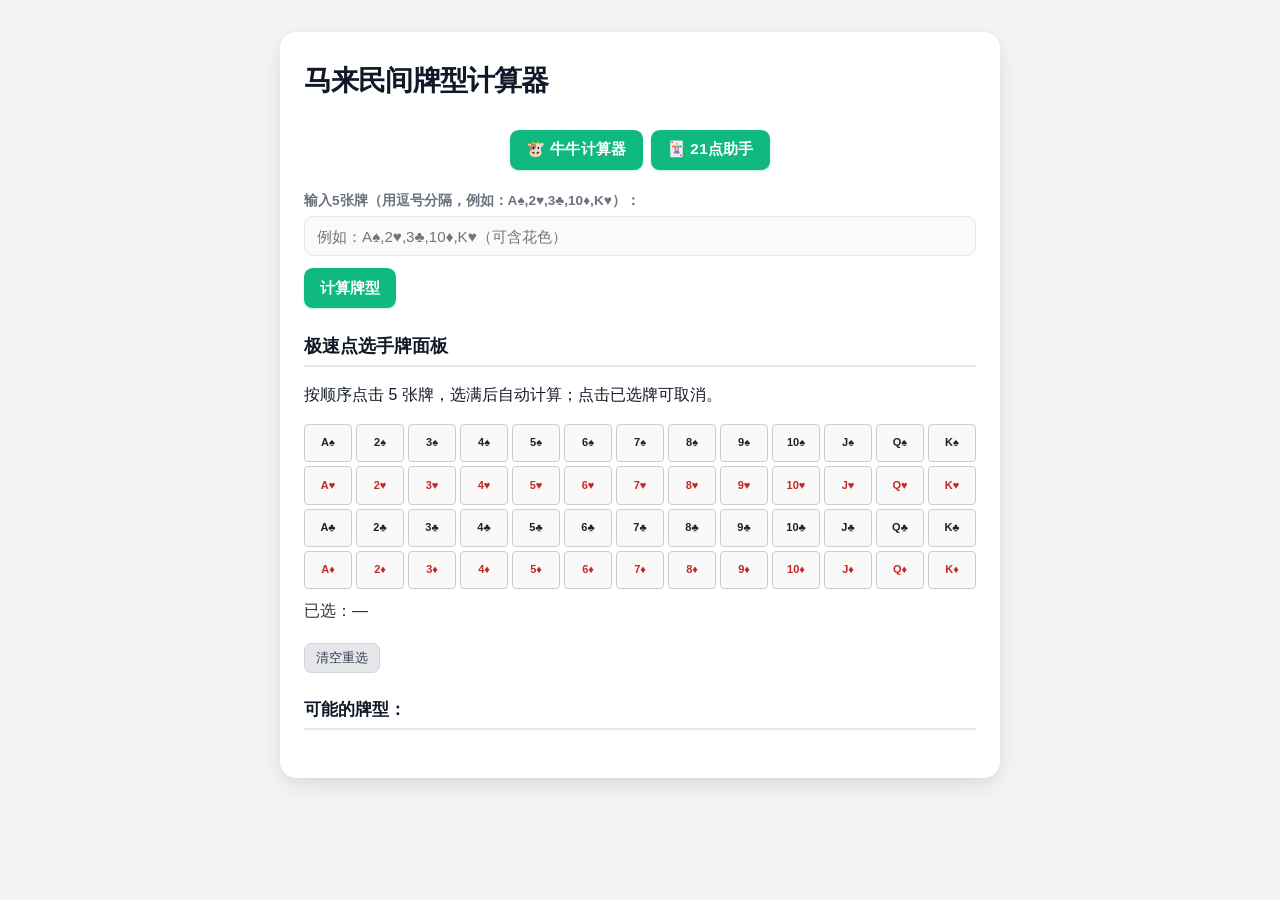
==== index.html @ 57affa4d "BJ picker: allow same rank up to 4 times (deck suit count); show ×N badge" ====
<!DOCTYPE html>
<html lang="zh-CN">
<head>
    <meta charset="UTF-8">
    <meta name="viewport" content="width=device-width, initial-scale=1.0">
    <title>牛牛游戏牌型计算器</title>
    <link rel="stylesheet" href="style.css">
    <style>
        /* Grid picker styles */
        .card-grid {
            display: grid;
            grid-template-columns: repeat(13, 1fr);
            gap: 4px;
            max-width: 720px;
            margin: 10px auto;
        }
        .card-btn {
            padding: 6px 2px;
            font-size: 12px;
            border: 1px solid #ccc;
            border-radius: 4px;
            background: #f9f9f9;
            cursor: pointer;
            user-select: none;
        }
        .card-btn.selected {
            background: #4caf50;
            color: white;
            border-color: #388e3c;
        }
        .selected-display {
            font-size: 16px;
            margin: 8px 0;
            min-height: 28px;
            color: #333;
        }
        .red-suit { color: #c62828; font-weight: bold; }
        .black-suit { color: #222; }
        .clear-btn {
            margin-top: 6px;
        }
        /* Camera section */
        .camera-section {
            margin-top: 20px;
            padding-top: 10px;
            border-top: 2px dashed #ccc;
        }
        #camera-video {
            width: 320px;
            height: 240px;
            background: #222;
            border-radius: 8px;
            display: none;
            margin-top: 8px;
        }
        #captured-img {
            max-width: 320px;
            border: 1px solid #ccc;
            border-radius: 6px;
            margin-top: 8px;
        }
        #capture-output {
            font-size: 12px;
            color: #555;
            margin-top: 4px;
            word-break: break-all;
        }
    </style>
</head>
<body>
    <div class="container">
        <h1>马来民间牌型计算器</h1>
        <div class="tabs" role="tablist" aria-label="计算器模式">
            <button class="tab-btn active" onclick="switchTab('bull')" id="tab-bull" aria-selected="true">🐮 牛牛计算器</button>
            <button class="tab-btn" onclick="switchTab('21')" id="tab-21" aria-selected="false">🃏 21点助手</button>
        </div>

        <div id="bull-panel" class="panel">
        <!-- Original text input -->
        <div class="input-section">
            <label for="cards">输入5张牌（用逗号分隔，例如：A♠,2♥,3♣,10♦,K♥）：</label>
            <input type="text" id="cards" placeholder="例如：A♠,2♥,3♣,10♦,K♥（可含花色）">
            <button onclick="calculate()">计算牌型</button>
        </div>

        <!-- Manual Grid Picker -->
        <div class="grid-section">
            <h2>极速点选手牌面板</h2>
            <p>按顺序点击 5 张牌，选满后自动计算；点击已选牌可取消。</p>
            <div id="card-grid" class="card-grid"></div>
            <div id="selected-cards" class="selected-display">已选：—</div>
            <button class="clear-btn" onclick="clearGridSelection()">清空重选</button>
        </div>

        <!-- Camera Capture (collapsed by default) -->
        <div class="camera-section hidden" id="camera-section">
            <h2>摄像头拍照识别入口</h2>
            <button onclick="startCamera()">开启摄像头</button>
            <button class="camera-hidden" onclick="capturePhoto()" id="capture-btn" style="display:none;">拍照识别</button>
            <video class="camera-hidden" id="camera-video" autoplay playsinline></video>
            <canvas class="camera-hidden" id="camera-canvas" style="display:none;"></canvas>
            <div class="camera-hidden">
                <img id="captured-img" src="" alt="已捕获图片" style="display:none;">
            </div>
            <div class="camera-hidden" id="capture-output"></div>
        </div>

        <div class="result-section">
            <h2>可能的牌型：</h2>
            <div id="result" class="result-list"></div>
        </div>

        </div><!-- /bull-panel -->

        <!-- Info modal -->
        <div class="modal-overlay" id="info-modal">
            <div class="modal-box">
                <button class="modal-close" onclick="closeInfoModal()">×</button>
                <div id="modal-title" class="modal-title"></div>
                <div id="modal-body" class="modal-body"></div>
            </div>
        </div>

        <!-- 21点助手面板 -->
        <div id="blackjack-panel" class="blackjack-panel hidden">
            <h2>🃏 21点助手</h2>
            <p class="sub">无庄家明牌 · 盲打规则 · 15分可撤退 · 16分起步</p>
            <div id="bj-card-grid" style="display:grid;grid-template-columns:repeat(7,1fr);gap:0.35rem;margin-bottom:0.5rem;"></div>
            <div style="display:flex;gap:0.5rem;align-items:center;margin-bottom:0.75rem;">
                <input type="hidden" id="bj-cards" value="">
                <div id="bj-selected" style="flex:1;font-size:0.85rem;color:#555;min-height:2rem;">已选：无</div>
                <button onclick="calculateBlackjack()">计算</button>
            </div>
            <div class="bj-result" id="bj-result"></div>
            <div class="info-row">
                <button class="prob-btn" onclick="open21Info()" aria-label="概率详情">📊 概率详情</button>
            </div>
        </div>
    </div>

    <script src="script.js"></script>
    <script>
        switchTab('bull');
        // Grid generation and selection logic
        (function() {
            const suits = ['♠', '♥', '♣', '♦'];
            const ranks = ['A','2','3','4','5','6','7','8','9','10','J','Q','K'];
            const grid = document.getElementById('card-grid');
            const selectedDisplay = document.getElementById('selected-cards');
            let selected = []; // array of card strings like "A♠"

            // Build 4x13 grid
            for (const suit of suits) {
                for (const rank of ranks) {
                    const btn = document.createElement('button');
                    btn.className = 'card-btn ' + (suit === '♥' || suit === '♦' ? 'red-suit' : 'black-suit');
                    btn.textContent = rank + suit;
                    btn.setAttribute('data-card', rank + suit);
                    btn.onclick = function() {
                        const cardStr = btn.getAttribute('data-card');
                        const idx = selected.indexOf(cardStr);
                        if (idx >= 0) {
                            // Deselect
                            selected.splice(idx, 1);
                            btn.classList.remove('selected');
                        } else {
                            // Select (max 5, if already 5 ignore new unless toggling existing)
                            if (selected.length < 5) {
                                selected.push(cardStr);
                                btn.classList.add('selected');
                            }
                        }
                        updateDisplay();
                        // Auto-calculate when full
                        if (selected.length === 5) {
                            // Use selected array as input
                            window.selectedCards = selected;
                            calculate();
                        }
                    };
                    grid.appendChild(btn);
                }
            }

            window.clearGridSelection = function() {
                selected = [];
                const btns = grid.querySelectorAll('.card-btn');
                btns.forEach(b => b.classList.remove('selected'));
                updateDisplay();
                document.getElementById('cards').value = '';
                document.getElementById('result').innerHTML = '';
            };

            function updateDisplay() {
                if (!selected.length) {
                    selectedDisplay.innerHTML = '已选：—';
                    return;
                }
                const html = selected.map(s => {
                    const suitChar = s.slice(-1);
                    const cardStr = s;
                    const colorClass = (suitChar === '♥' || suitChar === '♦') ? 'red-suit' : 'black-suit';
                    return '<span class="' + colorClass + '">' + cardStr + '</span>';
                }).join(', ');
                selectedDisplay.innerHTML = '已选：' + html;
            }

            // Expose selected for calculate
            window.getGridSelection = function() { return selected; };
        })();

        // Camera logic
        let cameraStream = null;
        window.startCamera = function() {
            const section = document.querySelector('.camera-section');
            const video = document.getElementById('camera-video');
            const captureBtn = document.getElementById('capture-btn');
            if (section.classList.contains('hidden')) {
                section.classList.remove('hidden');
                if (navigator.mediaDevices && navigator.mediaDevices.getUserMedia) {
                    const constraints = { video: { facingMode: { exact: "environment" } } };
                    navigator.mediaDevices.getUserMedia(constraints)
                        .catch(function() {
                            // 降级：尝试宽松环境后置
                            return navigator.mediaDevices.getUserMedia({ video: { facingMode: "environment" } });
                        })
                        .then(function(stream) {
                            cameraStream = stream;
                            video.srcObject = stream;
                            video.style.display = 'block';
                            captureBtn.style.display = 'inline-block';
                            document.getElementById('capture-output').textContent = '摄像头已开启（实时预览中）';
                        })
                        .catch(function(err) {
                            document.getElementById('capture-output').textContent = '摄像头访问失败：' + err.message;
                            section.classList.add('hidden');
                        });
                } else {
                    document.getElementById('capture-output').textContent = '浏览器不支持摄像头访问';
                }
            } else {
                // 关闭摄像头
                if (cameraStream) {
                    cameraStream.getTracks().forEach(track => track.stop());
                    cameraStream = null;
                }
                video.srcObject = null;
                video.style.display = 'none';
                captureBtn.style.display = 'none';
                document.getElementById('capture-output').textContent = '摄像头已关闭';
                section.classList.add('hidden');
            }
        };

        window.capturePhoto = function() {
            const video = document.getElementById('camera-video');
            const canvas = document.getElementById('camera-canvas');
            const ctx = canvas.getContext('2d');
            const img = document.getElementById('captured-img');
            const output = document.getElementById('capture-output');
            if (!video || video.readyState < 2) {
                output.textContent = '视频流尚未就绪，请稍候再试';
                return;
            }
            canvas.width = video.videoWidth || 320;
            canvas.height = video.videoHeight || 240;
            ctx.drawImage(video, 0, 0, canvas.width, canvas.height);
            const dataURL = canvas.toDataURL('image/png');
            img.src = dataURL;
            img.style.display = 'block';
            output.textContent = '已拍照，可上传或进一步识别';
        };
    </script>

    <script>
(function(){
  var ranks = ['A','2','3','4','5','6','7','8','9','10','J','Q','K'];
  var grid = document.getElementById('bj-card-grid');
  if (!grid) return;
  var selected = [];
  function update() {
    document.getElementById('bj-cards').value = selected.join(',');
    document.getElementById('bj-selected').textContent = selected.length ? '已选：' + selected.join(',') : '已选：无';
  }
  ranks.forEach(function(r){
    var btn = document.createElement('button');
    btn.textContent = r;
    btn.className = 'card-btn';
    btn.style.cssText = 'padding:0.35rem 0.1rem;font-size:0.85rem;min-height:2rem;border-radius:0.3rem;border:1px solid var(--border);cursor:pointer;background:#fff;';
    btn.onclick = function(e){
      e.preventDefault();
      var count = selected.filter(function(x){ return x === r; }).length;
      if (count < 4) {
        selected.push(r);
      } else {
        selected = selected.filter(function(x){ return x !== r; });
      }
      btn.style.background = selected.indexOf(r) > -1 ? 'var(--primary)' : '#fff';
      btn.style.color = selected.indexOf(r) > -1 ? '#fff' : '#111827';
      btn.style.fontWeight = selected.indexOf(r) > -1 ? '700' : '400';
      update();
      btn.textContent = r + (selected.filter(function(x){return x===r;}).length > 0 ? ' ×' + selected.filter(function(x){return x===r;}).length : '');
    };
    grid.appendChild(btn);
  });
})();
</script>
</body>
</html>
---- style.css ----
/* Modern flat UI — poker-bull */

:root {
  --bg: #f3f4f6;
  --surface: #ffffff;
  --text-main: #111827;
  --text-sub: #6b7280;
  --border: #e5e7eb;
  --primary: #10b981;
  --primary-hover: #059669;
  --red: #dc2626;
  --black: #111827;
  --shadow: 0 1px 3px rgba(0,0,0,0.08), 0 4px 12px rgba(0,0,0,0.05);
  --shadow-lg: 0 10px 25px rgba(0,0,0,0.08), 0 2px 8px rgba(0,0,0,0.04);
  --radius: 1rem;
  --radius-sm: 0.55rem;
}

* { box-sizing: border-box; }

html { scroll-behavior: smooth; }

body {
  font-family: -apple-system, BlinkMacSystemFont, "Segoe UI", Roboto, "Helvetica Neue", Arial, "Noto Sans SC", "PingFang SC", "Microsoft YaHei", sans-serif;
  background: var(--bg);
  color: var(--text-main);
  margin: 0;
  padding: 0;
  display: flex;
  justify-content: center;
  align-items: flex-start;
  min-height: 100vh;
  line-height: 1.55;
  -webkit-font-smoothing: antialiased;
}

.container {
  background: var(--surface);
  margin: 2rem auto;
  padding: 2rem 1.5rem;
  border-radius: var(--radius);
  box-shadow: var(--shadow-lg);
  width: min(720px, 92vw);
  text-align: left;
}

h1 {
  font-size: 1.75rem;
  font-weight: 800;
  letter-spacing: -0.03em;
  margin: 0 0 1.25rem 0;
  color: var(--text-main);
  line-height: 1.2;
}

h2 {
  font-size: 1.15rem;
  font-weight: 700;
  color: var(--text-main);
  margin: 1.5rem 0 0.75rem 0;
  padding-bottom: 0.25rem;
  border-bottom: 2px solid var(--border);
}

/* Input section */
.input-section {
  margin-bottom: 1.5rem;
}

label {
  display: block;
  font-size: 0.85rem;
  font-weight: 600;
  color: var(--text-sub);
  margin-bottom: 0.35rem;
}

input[type="text"] {
  width: 100%;
  padding: 0.65rem 0.75rem;
  font-size: 0.95rem;
  border: 1.5px solid var(--border);
  border-radius: var(--radius-sm);
  background: #f9fafb;
  color: var(--text-main);
  outline: none;
  transition: border-color .15s ease, box-shadow .15s ease;
}

input[type="text"]:focus {
  border-color: var(--primary);
  box-shadow: 0 0 0 3px rgba(16,185,129,0.15);
}

button:not(.card-btn):not(.clear-btn) {
  padding: 0.6rem 1rem;
  font-size: 0.95rem;
  font-weight: 600;
  background: var(--primary);
  color: #fff;
  border: none;
  border-radius: var(--radius-sm);
  cursor: pointer;
  margin-top: 0.75rem;
  box-shadow: 0 1px 2px rgba(16,185,129,0.25);
  transition: background .15s ease, transform .06s ease;
}

button:not(.card-btn):not(.clear-btn):hover {
  background: var(--primary-hover);
}

button:not(.card-btn):not(.clear-btn):active {
  transform: translateY(1px);
}

/* Grid picker */
.card-grid {
  display: grid;
  grid-template-columns: repeat(13, 1fr);
  gap: 0.35rem;
  max-width: 720px;
  margin: 0.75rem auto;
}

.card-btn {
  padding: 2px 0.2rem !important;
  white-space: nowrap !important;
  overflow: hidden !important;
  text-overflow: clip !important;
  font-size: 11px !important;
  min-width: 0 !important;
  flex-shrink: 1 !important;
  min-height: 2.4rem;
  min-width: 2.4rem;
  display: flex;
  align-items: center;
  justify-content: center;
  touch-action: manipulation;
  -webkit-tap-highlight-color: rgba(16,185,129,0.25);

  background: #fff;
  border: 1.5px solid var(--border);
  border-radius: 0.45rem;
  color: var(--text-main);
  cursor: pointer;
  text-align: center;
  line-height: 1.2;
  transition: background .12s ease, border-color .12s ease, transform .06s ease;
}

.card-btn:hover {
  border-color: #ccc;
  background: #f9fafb;
  transform: translateY(-1px);
}

.card-btn.selected {
  background: var(--primary) !important;
  color: #fff !important;
  border-color: var(--primary) !important;
  box-shadow: 0 2px 6px rgba(16,185,129,0.35);
}

.red-suit { color: #dc2626; font-weight: 700; }
.black-suit { color: #111827; font-weight: 600; }

.selected-display {
  font-size: 0.95rem;
  margin: 0.6rem 0;
  min-height: 1.6rem;
  color: var(--text-sub);
  word-break: break-word;
  display: flex;
  flex-wrap: wrap;
  gap: 0.35rem;
}

.clear-btn {
  padding: 0.35rem 0.7rem !important;
  font-size: 0.8rem !important;
  background: #e5e7eb !important;
  color: #374151 !important;
  border: 1px solid #d1d5db !important;
  border-radius: 0.45rem !important;
  margin-top: 0.5rem !important;
  box-shadow: none !important;
}

.clear-btn:hover {
  background: #d1d5db !important;
}

/* Result section */
.result-section {
  margin-top: 1rem;
  text-align: left;
}

.result-section h2 {
  font-size: 1.05rem;
}

ul {
  list-style: none;
  padding: 0;
  margin: 0.5rem 0 0 0;
}

li {
  padding: 0.55rem 0.75rem;
  margin-bottom: 0.35rem;
  background: #fdfdfd;
  border: 1px solid var(--border);
  border-radius: var(--radius-sm);
  font-size: 0.92rem;
  line-height: 1.45;
  color: var(--text-main);
  transition: background .12s ease;
}

li:hover {
  background: #f9fafb;
}

li strong {
  color: var(--primary);
  font-weight: 700;
  letter-spacing: 0.01em;
}

/* Camera */
.camera-section {
  margin-top: 1.5rem;
  padding-top: 1rem;
  border-top: 2px dashed var(--border);
}

.camera-section.hidden {
  display: none;
}

#camera-video {
  width: 100%;
  max-width: 320px;
  height: auto;
  aspect-ratio: 4/3;
  background: #222;
  border-radius: 0.75rem;
  display: none;
  margin-top: 0.5rem;
  object-fit: cover;
}

#captured-img {
  max-width: 100%;
  max-height: 260px;
  border-radius: 0.5rem;
  border: 1px solid var(--border);
  margin-top: 0.75rem;
  display: none;
  object-fit: contain;
}

#capture-output {
  font-size: 0.78rem;
  color: var(--text-sub);
  margin-top: 0.4rem;
  word-break: break-word;
}

.red-suit { color: #dc2626; font-weight: 600; }
.black-suit { color: #111827; font-weight: 600; }

.hidden { display: none !important; }
.panel { display: block; }
.panel.hidden { display: none !important; }

/* Tabs */
.tabs { display: flex; gap: 0.5rem; justify-content: center; margin-bottom: 1.25rem; flex-wrap: wrap; }
.tab-btn {
  padding: 0.4rem 1.1rem; border-radius: 9999px; border: 1px solid var(--border);
  background: var(--surface); color: var(--text-sub); font-size: 0.85rem;
  font-weight: 600; cursor: pointer; transition: all 0.15s ease; letter-spacing: 0.02em;
}
.tab-btn.active { background: var(--primary); color: white; border-color: var(--primary-hover); box-shadow: var(--shadow-sm); }

/* 21点面板 */
.blackjack-panel {
  animation: fadeIn 0.2s ease;
  background: var(--surface);
  border: 1px solid var(--border);
  border-radius: 0.75rem;
  padding: 1rem;
  box-shadow: var(--shadow-sm);
  margin-top: 1rem;
}
.blackjack-panel h2 { font-size: 1.25rem; margin-bottom: 0.25rem; }
.sub { text-align: center; color: var(--text-sub); font-size: 0.8rem; margin-bottom: 0.75rem; }
.bj-input-row { display: flex; gap: 0.5rem; margin-bottom: 1rem; align-items: stretch; }
.bj-input-row input { flex: 1; min-width: 0; padding: 0.6rem; font-size: 0.95rem; border: 1px solid var(--border); border-radius: 0.5rem; }
.bj-input-row button { padding: 0.6rem 1rem; font-size: 0.9rem; white-space: nowrap; flex-shrink: 0; cursor: pointer; border: 1px solid var(--primary); background: var(--primary); color: white; border-radius: 0.5rem; font-weight: 600; }
.bj-result {
  background: linear-gradient(135deg, #f0fdf4, #ecfdf5); border: 1px solid #bbf7d0;
  border-radius: 0.75rem; padding: 1rem; min-height: 3.5rem;
  display: flex; flex-direction: column; justify-content: center; gap: 0.4rem;
}
.info-row { text-align: center; margin-top: 0.75rem; }

.prob-row {
  display: flex;
  justify-content: space-between;
  align-items: center;
  padding: 0.35rem 0.5rem;
  border-bottom: 1px solid #f0f0f0;
  font-size: 0.85rem;
}
.prob-row:last-child { border-bottom: none; }
.prob-label { font-weight: 600; color: var(--text-main); min-width: 3rem; }
.prob-val { font-weight: 700; color: var(--text-main); }
.prob-tag { padding: 0.15rem 0.35rem; border-radius: 9999px; font-size: 0.7rem; font-weight: 600; }
.tag-bust { background: #fee2e2; color: #c62828; }
.tag-safe { background: #e8f5e9; color: #2e7d32; }

/* Responsive tweaks */
.mc-grid {
  display: grid;
  grid-template-columns: 1fr 1fr;
  gap: 0.75rem;
  margin-top: 0.5rem;
}
.mc-block {
  background: #f8fafc;
  border: 1px solid var(--border);
  border-radius: 0.6rem;
  padding: 0.75rem 1rem;
}
.mc-block.full {
  grid-column: 1 / -1;
}
.mc-label {
  font-weight: 700;
  font-size: 0.85rem;
  color: var(--text-sub);
  margin-bottom: 0.3rem;
  letter-spacing: 0.05em;
}
.mc-cards {
  font-family: 'SF Mono', 'Fira Code', monospace;
  font-size: 0.95rem;
  color: var(--text-main);
  word-break: break-word;
}
.mc-badge {
  display: inline-block;
  margin-top: 0.4rem;
  padding: 0.15rem 0.45rem;
  border-radius: 9999px;
  background: var(--primary);
  color: white;
  font-size: 0.75rem;
  font-weight: 600;
}
.mc-tag {
  display: inline-block;
  background: #f59e0b;
  color: white;
  font-size: 0.7rem;
  padding: 0.05rem 0.3rem;
  border-radius: 0.25rem;
  margin-left: 0.25rem;
  font-weight: 600;
}
.mc-footer {
  margin-top: 0.75rem;
  padding-top: 0.5rem;
  border-top: 1px solid var(--border);
  font-weight: 700;
  font-size: 1rem;
  color: var(--text-main);
}

.prob-btn {
  display: inline-flex; align-items: center; gap: 0.25rem;
  padding: 0.45rem 0.85rem; border-radius: 9999px; border: 1px solid var(--primary);
  background: var(--primary); color: white; font-size: 0.85rem; font-weight: 600;
  cursor: pointer; white-space: nowrap; flex-shrink: 0; transition: filter 0.15s ease;
}
.prob-btn:hover { filter: brightness(1.05); }

@media (max-width: 640px) {
  .container { padding: 1.25rem 1rem; margin: 1rem auto; }
  h1 { font-size: 1.35rem; }
  .card-btn { font-size: 10px !important; padding: 2px 0.15rem !important; }
  .card-grid { gap: 0.25rem; }
}

/* Result list & Info modal */
.result-list { list-style: none; padding: 0; margin: 1rem 0; }
.result-item {
  background: var(--surface);
  border: 1px solid var(--border);
  border-radius: 0.5rem;
  padding: 0.6rem 0.9rem;
  margin-bottom: 0.5rem;
  display: flex;
  align-items: center;
  justify-content: space-between;
  gap: 0.75rem;
  box-shadow: var(--shadow-sm);
}
.result-desc {
  font-weight: 700;
  font-size: 0.9rem;
  color: var(--text-main);
  white-space: nowrap;
  flex-shrink: 0;
}
.cards-col {
  display: flex;
  flex-direction: column;
  gap: 0.15rem;
  font-family: 'SF Mono', 'Fira Code', monospace;
  font-size: 0.85rem;
  color: var(--text-sub);
  text-align: left;
  min-width: 8rem;
}
.info-btn {
  width: 28px;
  height: 28px;
  border-radius: 50%;
  border: 1px solid var(--border);
  background: var(--surface);
  color: var(--text-sub);
  font-size: 14px;
  cursor: pointer;
  display: flex;
  align-items: center;
  justify-content: center;
  flex-shrink: 0;
  transition: all 0.15s ease;
}
.info-btn:hover, .info-btn:focus {
  background: var(--primary);
  border-color: var(--primary);
  color: white;
}
.modal-overlay {
  position: fixed;
  inset: 0;
  background: rgba(0,0,0,0.4);
  backdrop-filter: blur(2px);
  display: none;
  align-items: center;
  justify-content: center;
  z-index: 1000;
  padding: 1rem;
}
.modal-overlay.open { display: flex; }
.modal-box {
  background: var(--surface);
  border-radius: 1rem;
  padding: 1.5rem;
  max-width: 90vw;
  max-height: 80vh;
  overflow-y: auto;
  box-shadow: var(--shadow-lg);
  animation: modalIn 0.2s ease;
}
@keyframes modalIn {
  from { opacity: 0; transform: translateY(-10px) scale(0.98); }
  to { opacity: 1; transform: translateY(0) scale(1); }
}
.modal-title {
  font-size: 1.1rem;
  font-weight: 600;
  color: var(--text-main);
  margin-bottom: 1rem;
  padding-bottom: 0.75rem;
  border-bottom: 1px solid var(--border);
  display: flex;
  align-items: center;
  justify-content: space-between;
  gap: 1rem;
}
.modal-close {
  background: none;
  border: none;
  font-size: 1.5rem;
  color: var(--text-sub);
  cursor: pointer;
  line-height: 1;
  padding: 0;
}
.modal-body {
  font-size: 0.9rem;
  line-height: 1.7;
  color: var(--text-main);
  white-space: pre-wrap;
}
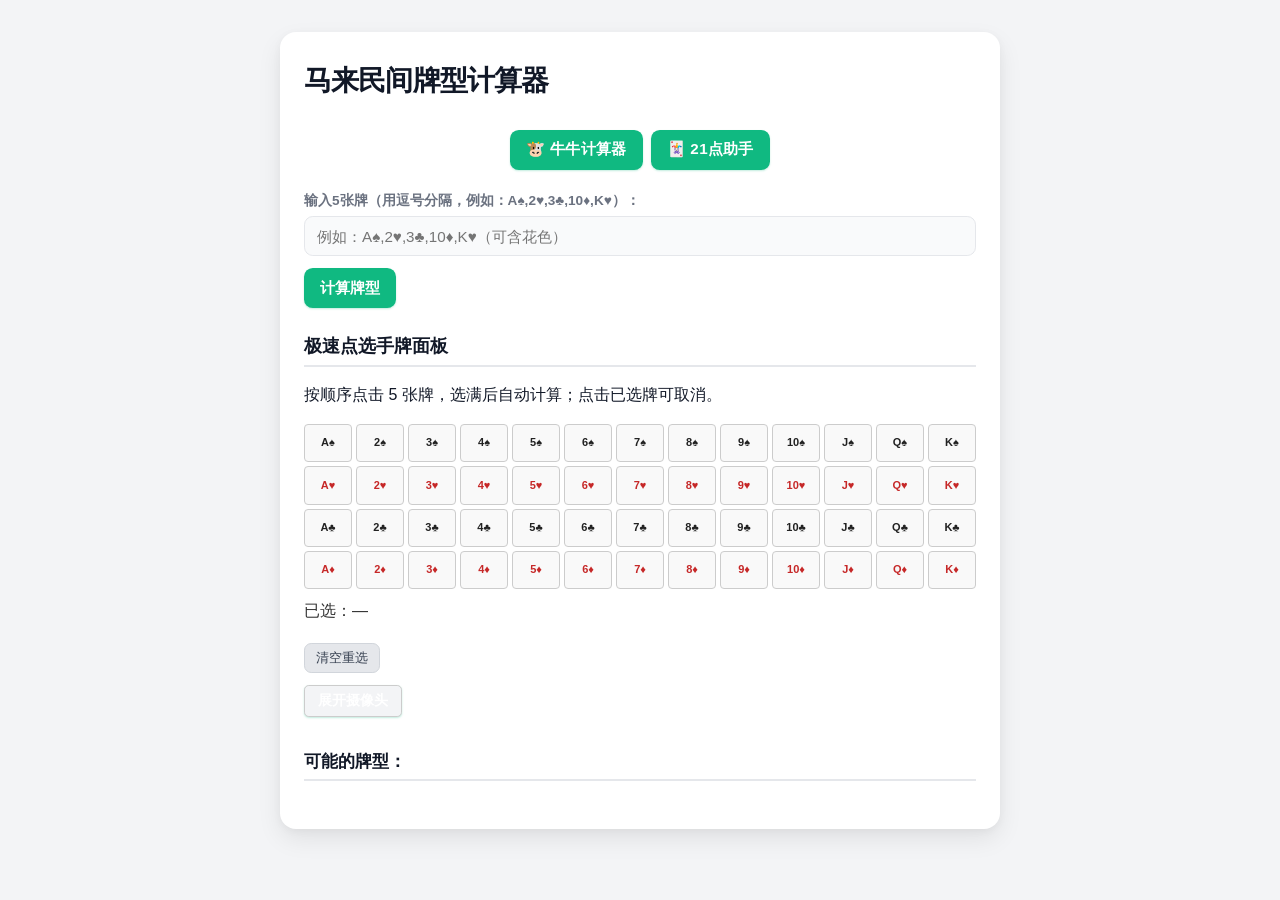
==== commit b878cdac: "Add external toggle button for camera section (compact default, expandable)" ====
--- a/index.html
+++ b/index.html
@@ -93,6 +93,7 @@
         </div>
 
         <!-- Camera Capture (collapsed by default) -->
+        <button onclick="document.getElementById('camera-section').classList.toggle('hidden');this.textContent=document.getElementById('camera-section').classList.contains('hidden')?'展开摄像头':'收起摄像头';" style="margin-bottom:0.5rem;padding:0.35rem 0.8rem;border-radius:0.3rem;border:1px solid #ccc;background:#f3f4f6;font-size:0.85rem;cursor:pointer;">展开摄像头</button>
         <div class="camera-section hidden" id="camera-section">
             <h2>摄像头拍照识别入口</h2>
             <button onclick="startCamera()">开启摄像头</button>
@@ -130,6 +131,8 @@
                 <input type="hidden" id="bj-cards" value="">
                 <div id="bj-selected" style="flex:1;font-size:0.85rem;color:#555;min-height:2rem;">已选：无</div>
                 <button onclick="calculateBlackjack()">计算</button>
+                <button onclick="clear21()" style="padding:0.35rem 0.6rem;border-radius:0.3rem;border:1px solid #ccc;background:#e5e7eb;color:#111827;font-size:0.85rem;cursor:pointer;font-weight:600;">清空重置</button>
+                <button onclick="undo21()" style="padding:0.35rem 0.6rem;border-radius:0.3rem;border:1px solid #ccc;background:#e5e7eb;color:#111827;font-size:0.85rem;cursor:pointer;font-weight:600;">撤销上一步</button>
             </div>
             <div class="bj-result" id="bj-result"></div>
             <div class="info-row">
@@ -277,7 +280,7 @@
   var ranks = ['A','2','3','4','5','6','7','8','9','10','J','Q','K'];
   var grid = document.getElementById('bj-card-grid');
   if (!grid) return;
-  var selected = [];
+  window.bjSelected = []; var selected = window.bjSelected;
   function update() {
     document.getElementById('bj-cards').value = selected.join(',');
     document.getElementById('bj-selected').textContent = selected.length ? '已选：' + selected.join(',') : '已选：无';
@@ -290,6 +293,7 @@
     btn.onclick = function(e){
       e.preventDefault();
       var count = selected.filter(function(x){ return x === r; }).length;
+      if (selected.length >= 5 && selected.filter(function(x){return x===r;}).length === 0) { return; }
       if (count < 4) {
         selected.push(r);
       } else {
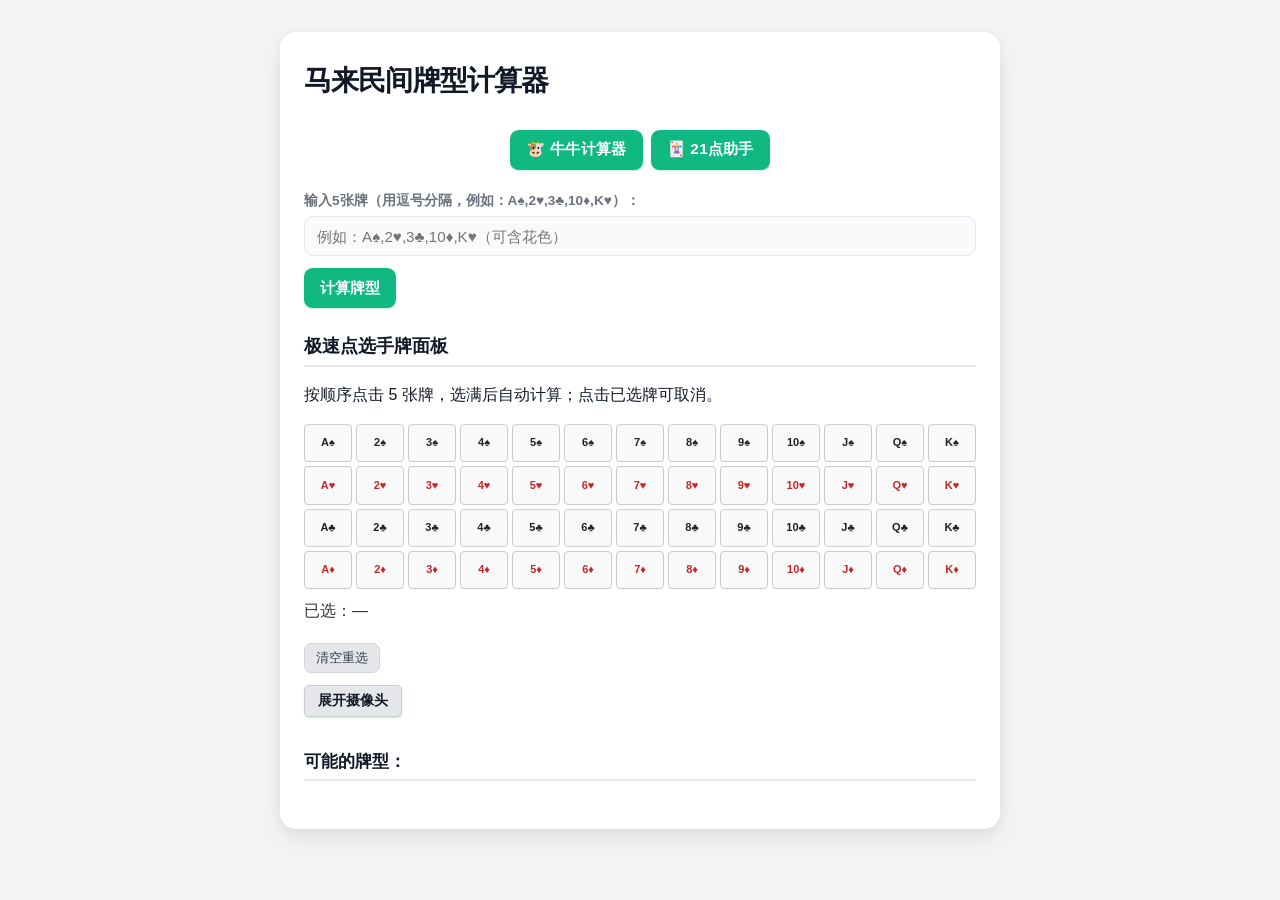
==== commit 4796412d: "Fix camera toggle button (dark text) + startCamera no longer collapses section; add stopCamera; veri" ====
--- a/index.html
+++ b/index.html
@@ -93,7 +93,7 @@
         </div>
 
         <!-- Camera Capture (collapsed by default) -->
-        <button onclick="document.getElementById('camera-section').classList.toggle('hidden');this.textContent=document.getElementById('camera-section').classList.contains('hidden')?'展开摄像头':'收起摄像头';" style="margin-bottom:0.5rem;padding:0.35rem 0.8rem;border-radius:0.3rem;border:1px solid #ccc;background:#f3f4f6;font-size:0.85rem;cursor:pointer;">展开摄像头</button>
+        <button onclick="document.getElementById('camera-section').classList.toggle('hidden');this.textContent=document.getElementById('camera-section').classList.contains('hidden')?'展开摄像头':'收起摄像头';this.style.background=document.getElementById('camera-section').classList.contains('hidden')?'#e5e7eb':'#d1d5db';" style="margin-bottom:0.5rem;padding:0.35rem 0.8rem;border-radius:0.3rem;border:1px solid #ccc;background:#e5e7eb;color:#111827;font-size:0.85rem;cursor:pointer;font-weight:600;">展开摄像头</button>
         <div class="camera-section hidden" id="camera-section">
             <h2>摄像头拍照识别入口</h2>
             <button onclick="startCamera()">开启摄像头</button>
@@ -218,41 +218,40 @@
             const section = document.querySelector('.camera-section');
             const video = document.getElementById('camera-video');
             const captureBtn = document.getElementById('capture-btn');
-            if (section.classList.contains('hidden')) {
-                section.classList.remove('hidden');
-                if (navigator.mediaDevices && navigator.mediaDevices.getUserMedia) {
-                    const constraints = { video: { facingMode: { exact: "environment" } } };
-                    navigator.mediaDevices.getUserMedia(constraints)
-                        .catch(function() {
-                            // 降级：尝试宽松环境后置
-                            return navigator.mediaDevices.getUserMedia({ video: { facingMode: "environment" } });
-                        })
-                        .then(function(stream) {
-                            cameraStream = stream;
-                            video.srcObject = stream;
-                            video.style.display = 'block';
-                            captureBtn.style.display = 'inline-block';
-                            document.getElementById('capture-output').textContent = '摄像头已开启（实时预览中）';
-                        })
-                        .catch(function(err) {
-                            document.getElementById('capture-output').textContent = '摄像头访问失败：' + err.message;
-                            section.classList.add('hidden');
-                        });
-                } else {
-                    document.getElementById('capture-output').textContent = '浏览器不支持摄像头访问';
-                }
-            } else {
-                // 关闭摄像头
-                if (cameraStream) {
-                    cameraStream.getTracks().forEach(track => track.stop());
-                    cameraStream = null;
-                }
-                video.srcObject = null;
-                video.style.display = 'none';
-                captureBtn.style.display = 'none';
-                document.getElementById('capture-output').textContent = '摄像头已关闭';
-                section.classList.add('hidden');
-            }
+            if (!navigator.mediaDevices || !navigator.mediaDevices.getUserMedia) {
+                document.getElementById('capture-output').textContent = '浏览器不支持摄像头访问';
+                return;
+            }
+            // 打开摄像头（不隐藏区域）
+            if (cameraStream) {
+                cameraStream.getTracks().forEach(track => track.stop());
+                cameraStream = null;
+            }
+            const constraints = { video: { facingMode: 'environment' } };
+            navigator.mediaDevices.getUserMedia(constraints)
+                .catch(function() { return navigator.mediaDevices.getUserMedia({ video: true }); })
+                .then(function(stream) {
+                    cameraStream = stream;
+                    video.srcObject = stream;
+                    video.style.display = 'block';
+                    captureBtn.style.display = 'inline-block';
+                    document.getElementById('capture-output').textContent = '摄像头已开启（实时预览中）';
+                })
+                .catch(function(err) {
+                    document.getElementById('capture-output').textContent = '摄像头访问失败：' + err.message;
+                });
+        };
+        window.stopCamera = function() {
+            if (cameraStream) {
+                cameraStream.getTracks().forEach(track => track.stop());
+                cameraStream = null;
+            }
+            const video = document.getElementById('camera-video');
+            const captureBtn = document.getElementById('capture-btn');
+            video.srcObject = null;
+            video.style.display = 'none';
+            captureBtn.style.display = 'none';
+            document.getElementById('capture-output').textContent = '摄像头已关闭';
         };
 
         window.capturePhoto = function() {
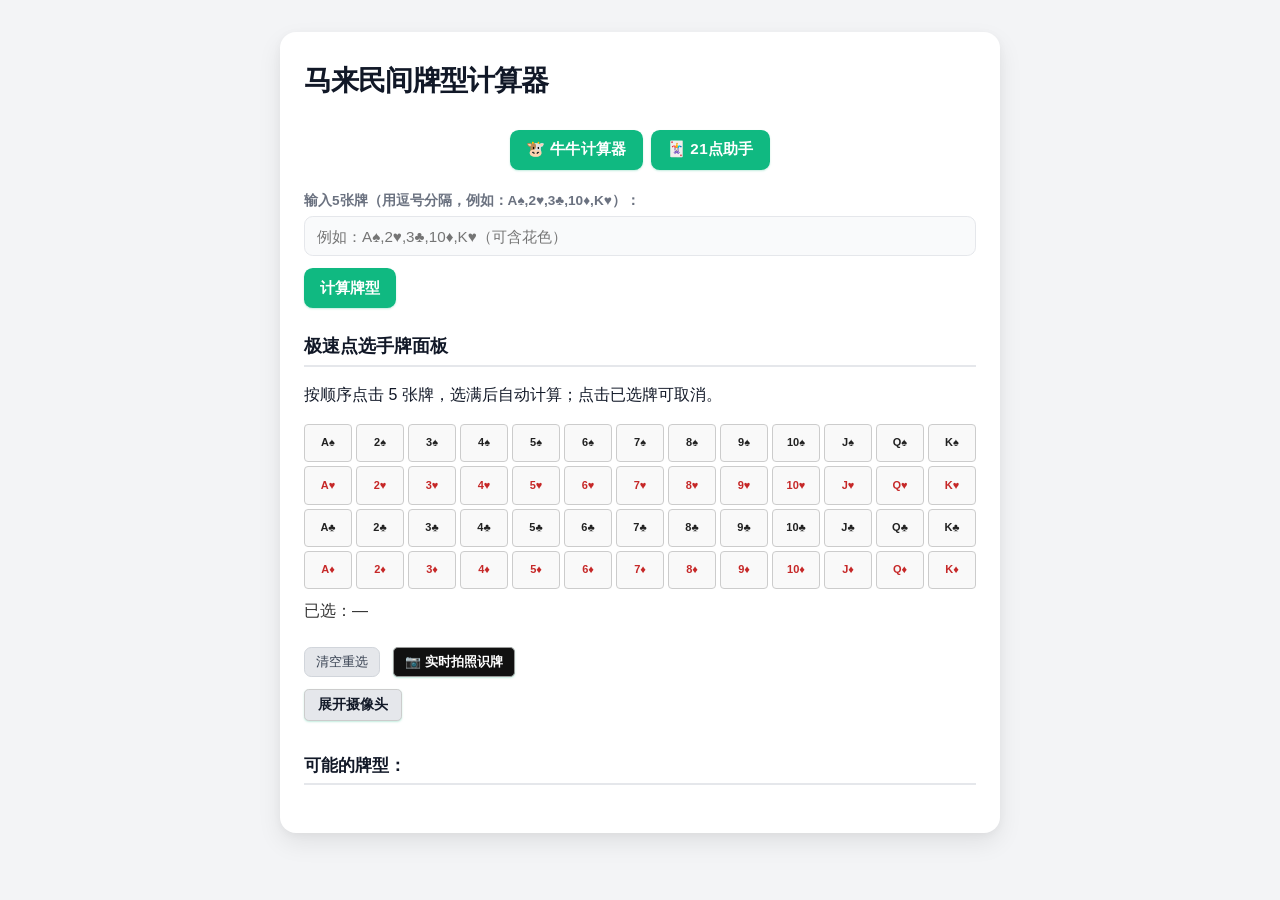
==== commit 4017964e: "Add camera trigger button to bull calculator panel" ====
--- a/index.html
+++ b/index.html
@@ -90,6 +90,7 @@
             <div id="card-grid" class="card-grid"></div>
             <div id="selected-cards" class="selected-display">已选：—</div>
             <button class="clear-btn" onclick="clearGridSelection()">清空重选</button>
+            <button onclick="openCamModal()" style="margin-left:0.5rem;padding:0.35rem 0.7rem;border-radius:0.3rem;border:1px solid #999;background:#111;color:#fff;font-size:0.8rem;cursor:pointer;font-weight:600;">📷 实时拍照识牌</button>
         </div>
 
         <!-- Camera Capture (collapsed by default) -->
@@ -136,6 +137,7 @@
             </div>
             <div class="bj-result" id="bj-result"></div>
             <div class="info-row">
+                <button onclick="openCamModal()" style="margin-right:0.5rem;padding:0.35rem 0.7rem;border-radius:0.3rem;border:1px solid #999;background:#111;color:#fff;font-size:0.8rem;cursor:pointer;">📷 实时拍照识牌</button>
                 <button class="prob-btn" onclick="open21Info()" aria-label="概率详情">📊 概率详情</button>
             </div>
         </div>
@@ -270,7 +272,9 @@
             const dataURL = canvas.toDataURL('image/png');
             img.src = dataURL;
             img.style.display = 'block';
-            output.textContent = '已拍照，可上传或进一步识别';
+            video.style.display = 'none'; // 暂停实时流以减少卡顿
+            captureBtn.textContent = '已捕获（点击重新开启）';
+            output.innerHTML = '<strong>拍照成功（已冻结）</strong> — 当前模块无自动识别引擎，需手动输入手牌。可点击“开启摄像头”重新预览。';
         };
     </script>
 
@@ -308,5 +312,15 @@
   });
 })();
 </script>
+
+<div id="cam-modal" style="display:none;position:fixed;top:0;left:0;width:100%;height:100%;background:rgba(0,0,0,0.88);z-index:9999;align-items:center;justify-content:center;flex-direction:column;padding:1rem;">
+  <video id="cam-video" autoplay playsinline style="width:100%;max-width:420px;max-height:60vh;border-radius:0.6rem;border:2px solid #fff;object-fit:cover;background:#000;"></video>
+  <div style="margin-top:1rem;display:flex;gap:0.75rem;align-items:center;flex-wrap:wrap;justify-content:center;">
+    <button onclick="closeCamModal()" style="padding:0.55rem 1rem;border-radius:0.4rem;border:none;background:#333;color:#fff;font-weight:600;cursor:pointer;">关闭取景</button>
+    <button onclick="shutterCapture()" style="padding:0.55rem 1.2rem;border-radius:50%;width:4rem;height:4rem;background:#fff;border:3px solid #ddd;color:#111;font-weight:700;font-size:1rem;cursor:pointer;box-shadow:0 4px 12px rgba(0,0,0,0.3);">快门</button>
+  </div>
+  <div id="cam-status" style="margin-top:0.75rem;color:#fff;font-size:0.9rem;text-align:center;max-width:420px;line-height:1.4;">点击快门拍照，画面仅在内存处理，不保存到相册</div>
+</div>
+
 </body>
 </html>
